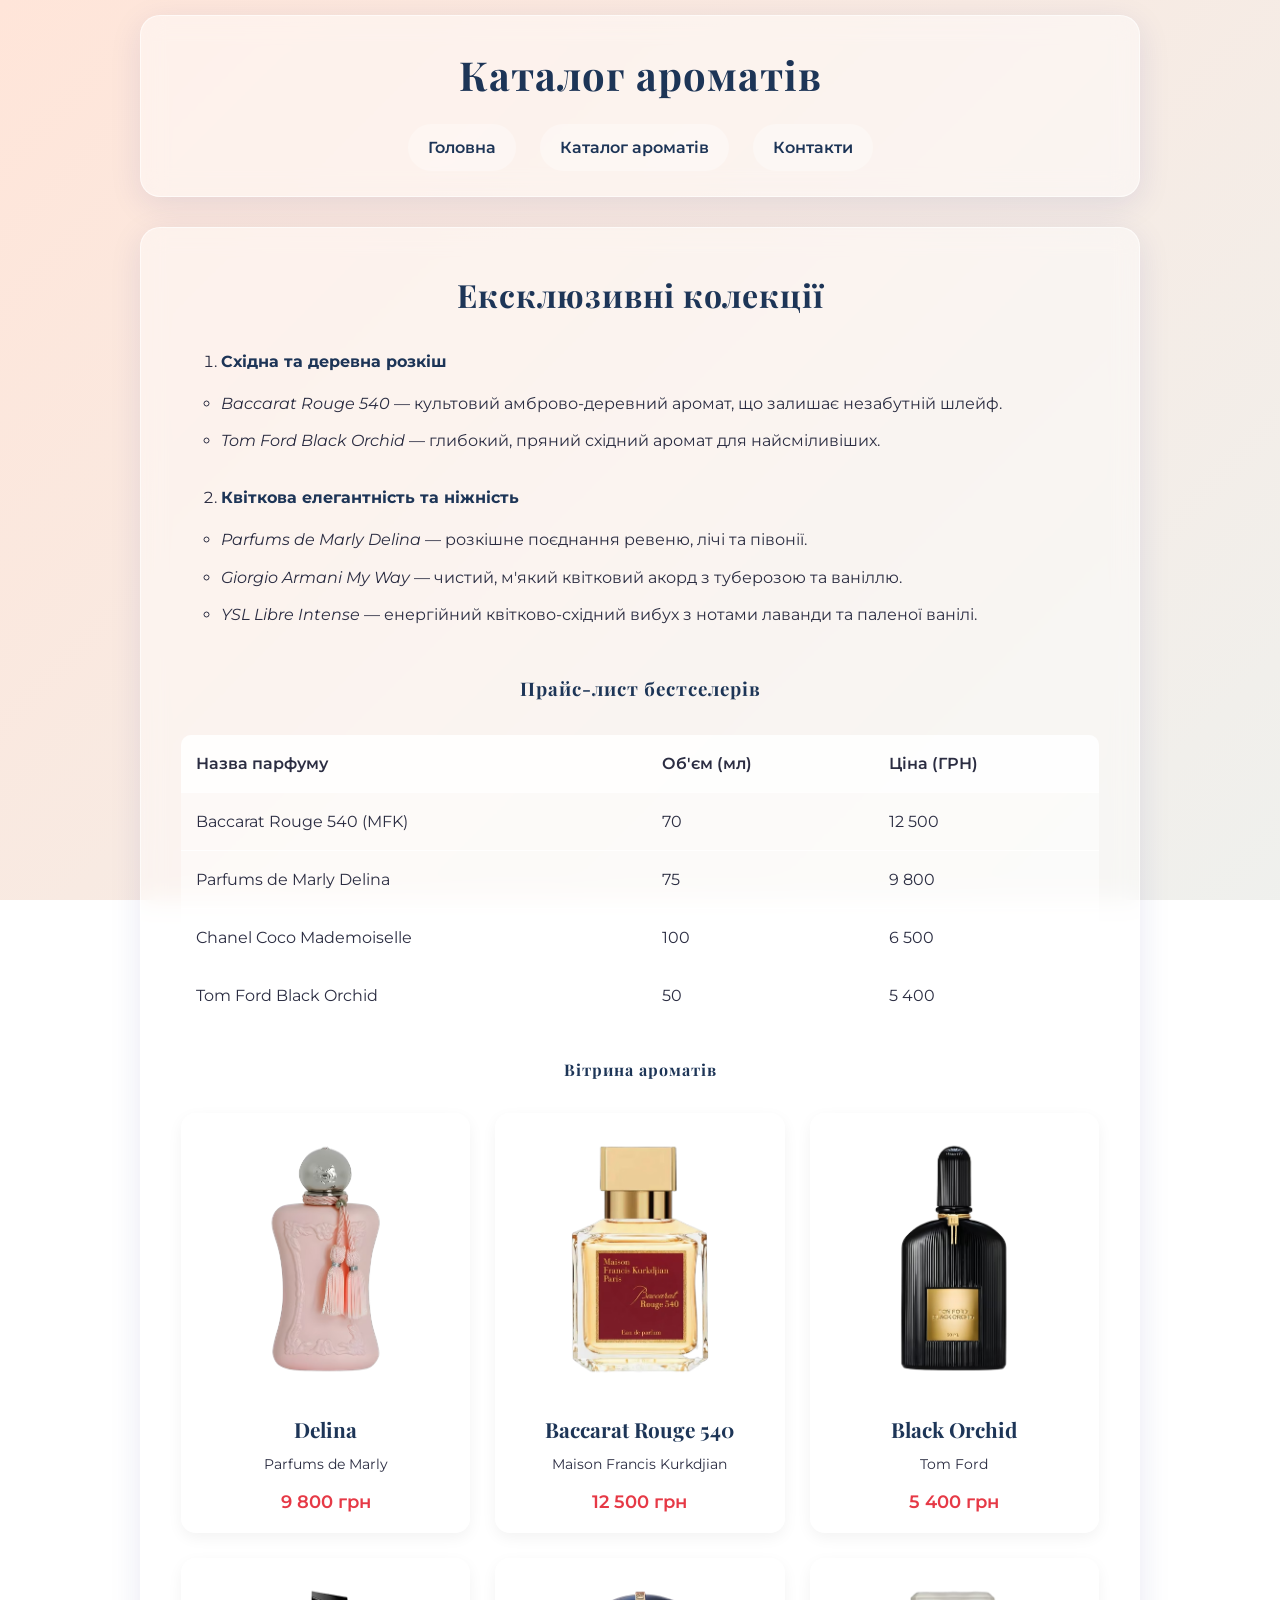
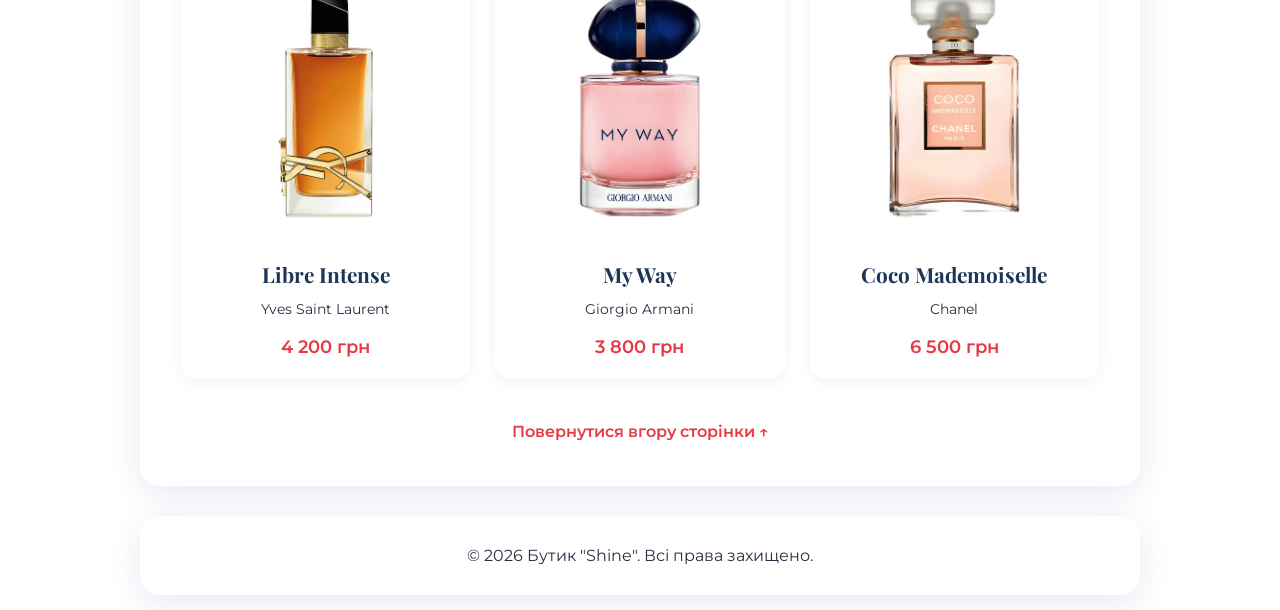
==== catalog.html @ 81f38f48 "Add files via upload" ====
<!DOCTYPE html>
<html lang="uk">
<head>
    <meta charset="UTF-8">
    <title>Каталог | Бутик "Shine"</title>
    <link href="https://fonts.googleapis.com/css2?family=Montserrat:wght@300;400;600&family=Playfair+Display:ital,wght@0,500;1,500&display=swap" rel="stylesheet">
    <link rel="stylesheet" href="style.css">
</head>
<body>
    <header>
        <h1 id="top">Каталог ароматів</h1>
        <nav>
            <a href="index.html">Головна</a> 
            <a href="catalog.html">Каталог ароматів</a> 
            <a href="contact.html">Контакти</a>
        </nav>
    </header>

    <main>
        <h2>Ексклюзивні колекції</h2>
        
        <ol>
            <li><strong>Східна та деревна розкіш</strong>
                <ul>
                    <li><em>Baccarat Rouge 540</em> — культовий амброво-деревний аромат, що залишає незабутній шлейф.</li>
                    <li><em>Tom Ford Black Orchid</em> — глибокий, пряний східний аромат для найсміливіших.</li>
                </ul>
            </li>
            <li><strong>Квіткова елегантність та ніжність</strong>
                <ul>
                    <li><em>Parfums de Marly Delina</em> — розкішне поєднання ревеню, лічі та півонії.</li>
                    <li><em>Giorgio Armani My Way</em> — чистий, м'який квітковий акорд з туберозою та ваніллю.</li>
                    <li><em>YSL Libre Intense</em> — енергійний квітково-східний вибух з нотами лаванди та паленої ванілі.</li>
                </ul>
            </li>
        </ol>

        <h3>Прайс-лист бестселерів</h3>
        <table>
            <tr>
                <th>Назва парфуму</th>
                <th>Об'єм (мл)</th>
                <th>Ціна (ГРН)</th>
            </tr>
            <tr>
                <td>Baccarat Rouge 540 (MFK)</td>
                <td>70</td>
                <td>12 500</td>
            </tr>
            <tr>
                <td>Parfums de Marly Delina</td>
                <td>75</td>
                <td>9 800</td>
            </tr>
            <tr>
                <td>Chanel Coco Mademoiselle</td>
                <td>100</td>
                <td>6 500</td>
            </tr>
            <tr>
                <td>Tom Ford Black Orchid</td>
                <td>50</td>
                <td>5 400</td>
            </tr>
        </table>

        <h4>Вітрина ароматів</h4>
        
        <div class="product-grid">
            <div class="product-card">
                <img src="img/Delina.avif" alt="Parfums de Marly Delina">
                <h5>Delina</h5>
                <p style="font-size: 0.9rem; margin-bottom: 10px;">Parfums de Marly</p>
                <p class="price">9 800 грн</p>
            </div>
            <div class="product-card">
                <img src="img/baccarat.avif" alt="Baccarat Rouge 540">
                <h5>Baccarat Rouge 540</h5>
                <p style="font-size: 0.9rem; margin-bottom: 10px;">Maison Francis Kurkdjian</p>
                <p class="price">12 500 грн</p>
            </div>
            
            <div class="product-card">
                <img src="img/orchid.avif" alt="Black Orchid">
                <h5>Black Orchid</h5>
                <p style="font-size: 0.9rem; margin-bottom: 10px;">Tom Ford</p>
                <p class="price">5 400 грн</p>
            </div>
            
            <div class="product-card">
                <img src="img/libre.avif" alt="Libre Intense">
                <h5>Libre Intense</h5>
                <p style="font-size: 0.9rem; margin-bottom: 10px;">Yves Saint Laurent</p>
                <p class="price">4 200 грн</p>
            </div>
            
            <div class="product-card">
                <img src="img/myway.avif" alt="My Way">
                <h5>My Way</h5>
                <p style="font-size: 0.9rem; margin-bottom: 10px;">Giorgio Armani</p>
                <p class="price">3 800 грн</p>
            </div>
            
            <div class="product-card">
                <img src="img/coco.avif" alt="Coco Mademoiselle">
                <h5>Coco Mademoiselle</h5>
                <p style="font-size: 0.9rem; margin-bottom: 10px;">Chanel</p>
                <p class="price">6 500 грн</p>
            </div>
        </div>
        
        <a href="#top" class="back-to-top">Повернутися вгору сторінки &uarr;</a>
    </main>

    <footer>
        <p>&copy; 2026 Бутик "Shine". Всі права захищено.</p>
    </footer>
</body>
</html>
---- style.css ----
* {
    box-sizing: border-box;
    margin: 0;
    padding: 0;
}

body {
    font-family: 'Montserrat', sans-serif;
    color: #2b2d42;
    
    /* Анімований градієнтний фон */
    background: linear-gradient(-45deg, #e0fbfc, #f8edeb, #eaf4f4, #ffe5d9);
    background-size: 400% 400%;
    animation: gradientBG 15s ease infinite;
    background-attachment: fixed;
    line-height: 1.7;
}

@keyframes gradientBG {
    0% { background-position: 0% 50%; }
    50% { background-position: 100% 50%; }
    100% { background-position: 0% 50%; }
}

/* текст та шрифти тд */
h1, h2, h3, h4 {
    font-family: 'Playfair Display', serif;
    color: #1d3557;
    text-align: center;
    letter-spacing: 1px;
}

h1 { font-size: 2.5rem; margin-bottom: 10px; }
h2 { font-size: 2rem; margin-bottom: 20px; }
h3 { margin-bottom: 15px; }

.calligraphy-text {
    font-family: 'Marck Script', cursive;
    font-size: 1.6rem; 
    color: #1d3557;
    line-height: 1.5;
    text-align: center; 
    margin-bottom: 20px;
}

/* матове скло */
main, header, footer, aside, .form-section {
    background: rgba(255, 255, 255, 0.45);
    backdrop-filter: blur(12px);
    -webkit-backdrop-filter: blur(12px);
    border: 1px solid rgba(255, 255, 255, 0.6);
    box-shadow: 0 8px 32px 0 rgba(31, 38, 135, 0.1);
}

header, footer {
    text-align: center;
    padding: 25px;
    margin: 15px auto;
    max-width: 1000px;
    border-radius: 20px;
}

main {
    max-width: 1000px;
    margin: 30px auto;
    padding: 40px;
    border-radius: 20px;
}

/*  навігація (Меню) */
nav { margin-top: 15px; }

nav a {
    color: #1d3557;
    text-decoration: none;
    font-weight: 600;
    margin: 0 10px;
    padding: 10px 20px;
    border-radius: 30px;
    transition: all 0.4s ease;
    background: rgba(255, 255, 255, 0.3);
    display: inline-block;
}

nav a:hover {
    background: rgba(255, 255, 255, 0.9);
    color: #e63946;
    box-shadow: 0 4px 15px rgba(230, 57, 70, 0.2);
    transform: translateY(-2px);
}

/* зображення*/
.product-img {
    display: block;
    margin: 30px auto;
    border-radius: 15px;
    box-shadow: 0 10px 25px rgba(0,0,0,0.15);
    transition: transform 0.5s ease, opacity 0.5s ease;
}

.product-img:hover {
    transform: scale(1.05);
    opacity: 0.9;
}

.media-container {
    display: flex;
    flex-direction: column;
    align-items: center;
    gap: 20px;
    margin-top: 30px;
}

video {
    border-radius: 15px;
    box-shadow: 0 8px 20px rgba(0,0,0,0.1);
    max-width: 100%;
}

/*табл */
table {
    width: 100%;
    border-collapse: collapse;
    margin: 30px 0;
    background: rgba(255, 255, 255, 0.5);
    border-radius: 10px;
    overflow: hidden;
}

th, td {
    padding: 15px;
    text-align: left;
    border-bottom: 1px solid rgba(255, 255, 255, 0.8);
}

th { background-color: rgba(255, 255, 255, 0.7); font-weight: 600; }
tr:hover { background-color: rgba(255, 255, 255, 0.9); transition: 0.3s; }

/* списки */
ol { margin-left: 20px; margin-bottom: 20px; padding-left: 20px; }
ul { list-style-type: circle; margin-top: 10px; margin-bottom: 15px; }
li { padding: 5px 0; }
strong { color: #1d3557; }

/*кнопки */
form { display: flex; flex-direction: column; gap: 15px; }

label { font-weight: 600; color: #1d3557; }

input {
    padding: 12px 15px;
    border: 1px solid rgba(255, 255, 255, 0.8);
    border-radius: 10px;
    background: rgba(255, 255, 255, 0.6);
    font-family: 'Montserrat', sans-serif;
    transition: 0.3s ease;
    outline: none;
}

input:focus {
    background: rgba(255, 255, 255, 0.9);
    border-color: #a8dadc;
    box-shadow: 0 0 10px rgba(168, 218, 220, 0.5);
}

.submit-btn {
    background: linear-gradient(135deg, #ffb5a7, #fcd5ce);
    color: #1d3557;
    font-weight: 600;
    font-size: 16px;
    border: none;
    cursor: pointer;
    box-shadow: 0 4px 15px rgba(255, 181, 167, 0.4);
    margin-top: 10px;
}

.submit-btn:hover {
    background: linear-gradient(135deg, #fcd5ce, #ffb5a7);
    transform: translateY(-2px);
    box-shadow: 0 6px 20px rgba(255, 181, 167, 0.6);
}

/* контакти */
.contact-layout {
    display: grid;
    grid-template-columns: 2fr 1fr;
    gap: 30px;
}

.form-section { padding: 25px; border-radius: 15px; }

aside {
    border-top: 4px solid #ffb5a7;
    border-radius: 15px;
    padding: 25px;
    text-align: center;
}

.back-to-top {
    display: block;
    text-align: center;
    margin-top: 30px;
    color: #e63946;
    text-decoration: none;
    font-weight: 600;
    transition: 0.3s;
}

.back-to-top:hover {
    letter-spacing: 1px;
}

@keyframes brightSilverFlicker {
    0%, 10%, 11%, 20%, 21%, 50%, 51%, 70%, 71%, 100% {
        color: #000000; 
        text-shadow: 
            0 0 5px #1d037b,
            0 0 10px #5d49f3,
            0 0 20px #001554, 
            0 0 40px #03093d,
            0 0 60px #301f9d, 
            0 0 80px #3771e7;
        opacity: 1;
    }
    
    10.5%, 20.5%, 50.5%, 70.5% {
        color: #070331; 
        text-shadow: none; 
        opacity: 0.5; 
    }
}

.glowing-text {
    animation: brightSilverFlicker 0.1s infinite;
}
/*сітка товару( парфуми)*/
.product-grid {
    display: grid;
    grid-template-columns: repeat(3, 1fr); 
    gap: 25px; 
    margin-top: 30px;
    margin-bottom: 40px;
}

.product-card {
    background: rgba(255, 255, 255, 0.6);
    border: 1px solid rgba(255, 255, 255, 0.8);
    border-radius: 15px;
    padding: 15px;
    text-align: center;
    box-shadow: 0 5px 15px rgba(0,0,0,0.05);
    transition: transform 0.3s ease, box-shadow 0.3s ease;
}

/* картка товару рух*/
.product-card:hover {
    transform: translateY(-8px);
    box-shadow: 0 15px 25px rgba(0,0,0,0.1);
}

.product-card img {
    width: 100%;
    height: 260px; 
    object-fit: contain; 
    border-radius: 10px;
    margin-bottom: 15px;
    padding: 10px; 
    background: rgba(255, 255, 255, 0.4); 
}

.product-card h5 {
    font-family: 'Playfair Display', serif;
    font-size: 1.3rem;
    color: #1d3557;
    margin-bottom: 5px;
}

.product-card .price {
    font-weight: 600;
    color: #e63946;
    font-size: 1.1rem;
}
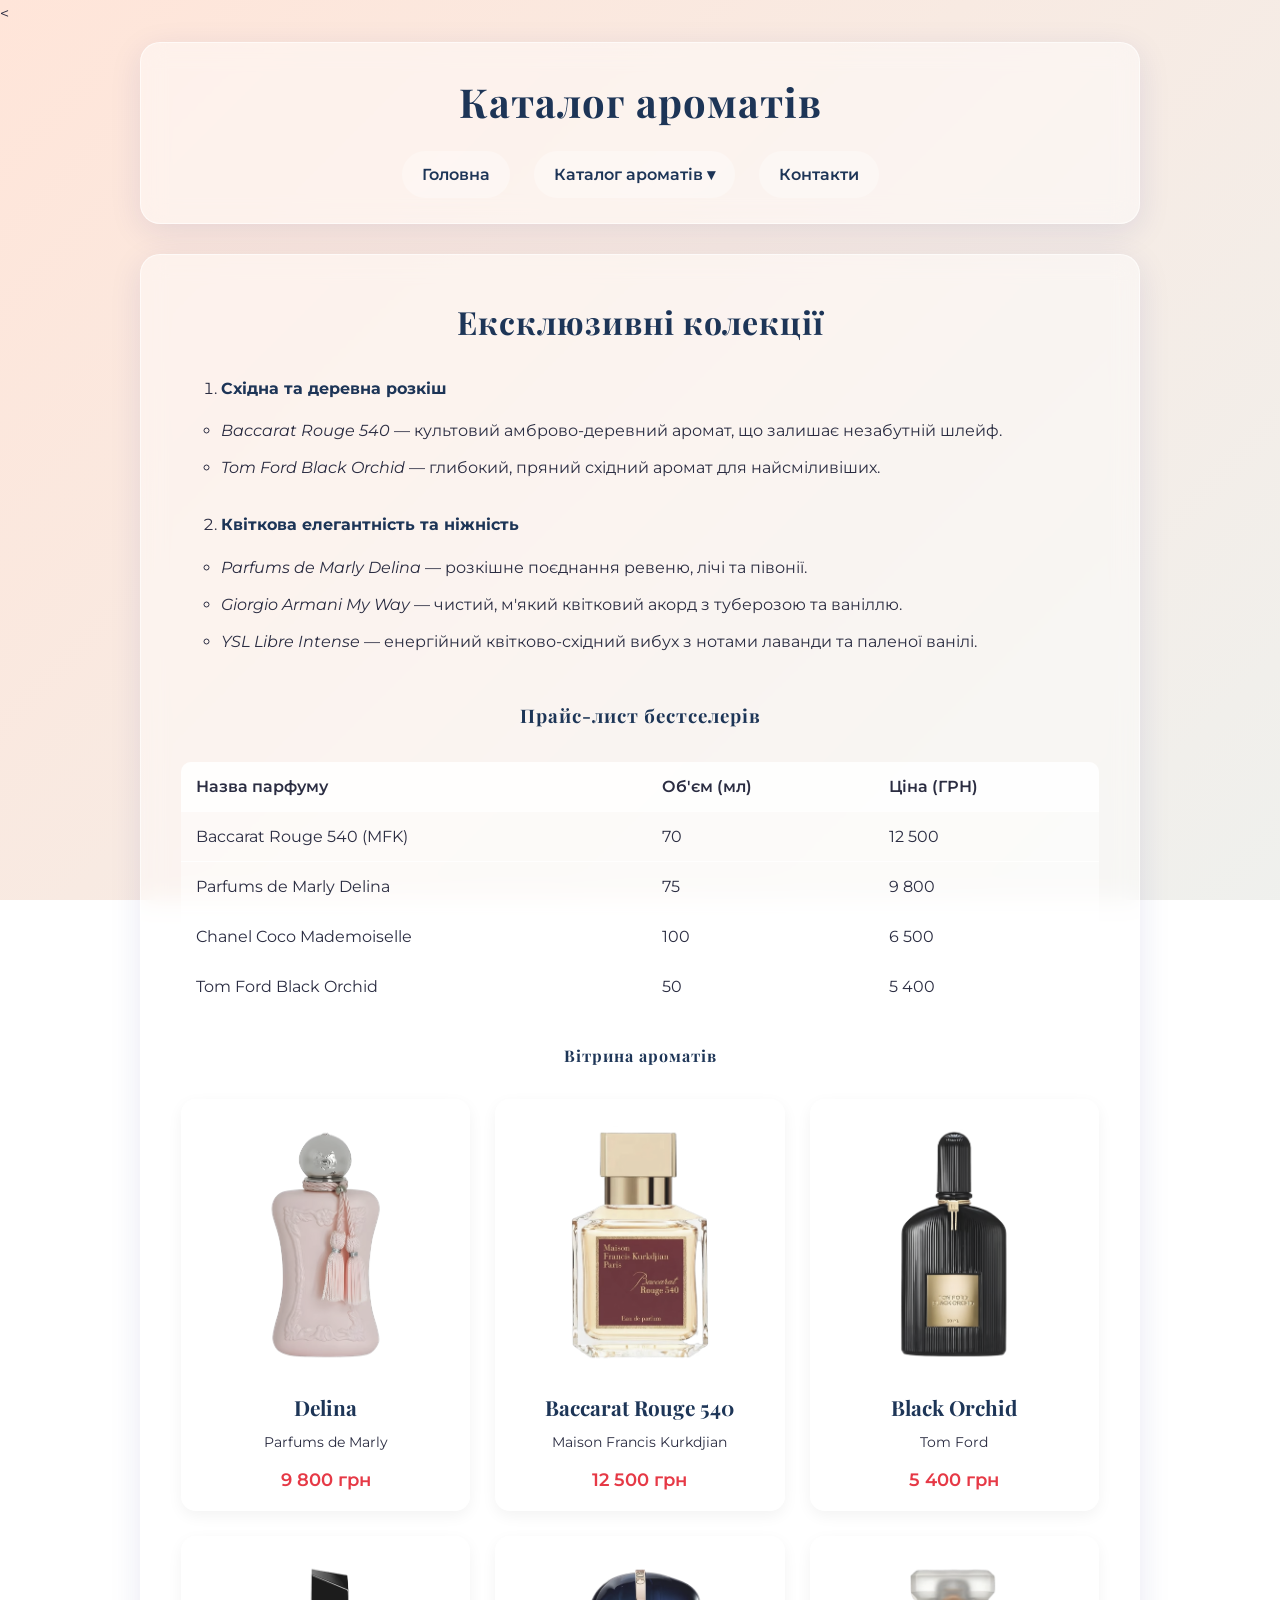
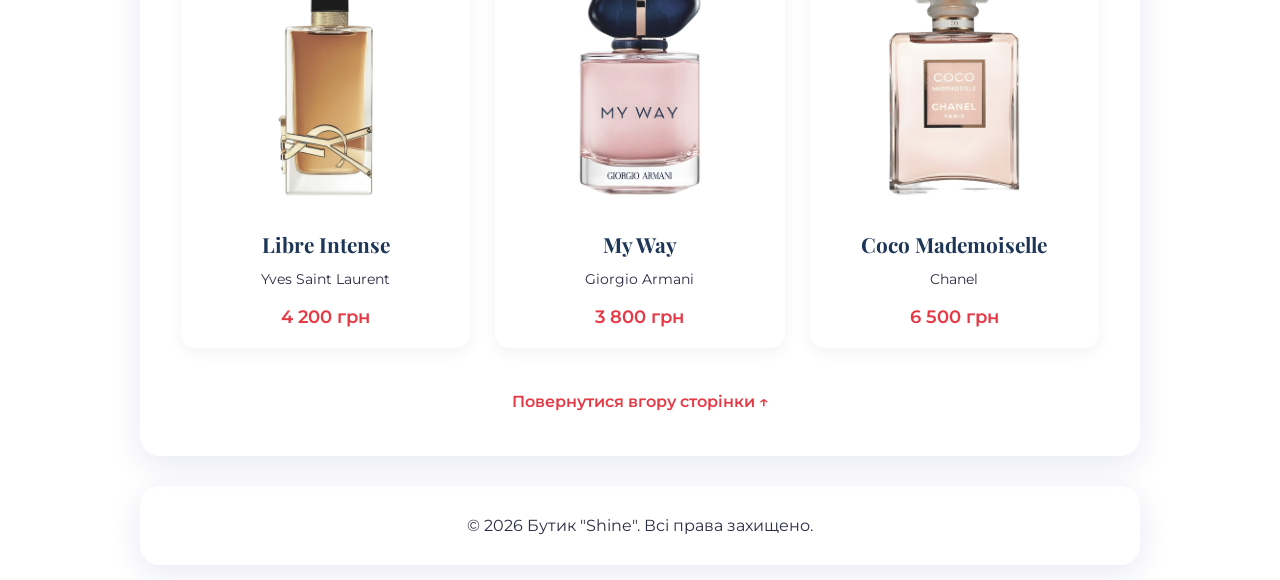
==== commit 4c6169f0: "Фінальні правки Лабораторна 2" ====
--- a/catalog.html
+++ b/catalog.html
@@ -1,119 +1,127 @@
-<!DOCTYPE html>
-<html lang="uk">
-<head>
-    <meta charset="UTF-8">
-    <title>Каталог | Бутик "Shine"</title>
-    <link href="https://fonts.googleapis.com/css2?family=Montserrat:wght@300;400;600&family=Playfair+Display:ital,wght@0,500;1,500&display=swap" rel="stylesheet">
-    <link rel="stylesheet" href="style.css">
-</head>
-<body>
-    <header>
-        <h1 id="top">Каталог ароматів</h1>
-        <nav>
-            <a href="index.html">Головна</a> 
-            <a href="catalog.html">Каталог ароматів</a> 
-            <a href="contact.html">Контакти</a>
-        </nav>
-    </header>
-
-    <main>
-        <h2>Ексклюзивні колекції</h2>
-        
-        <ol>
-            <li><strong>Східна та деревна розкіш</strong>
-                <ul>
-                    <li><em>Baccarat Rouge 540</em> — культовий амброво-деревний аромат, що залишає незабутній шлейф.</li>
-                    <li><em>Tom Ford Black Orchid</em> — глибокий, пряний східний аромат для найсміливіших.</li>
-                </ul>
-            </li>
-            <li><strong>Квіткова елегантність та ніжність</strong>
-                <ul>
-                    <li><em>Parfums de Marly Delina</em> — розкішне поєднання ревеню, лічі та півонії.</li>
-                    <li><em>Giorgio Armani My Way</em> — чистий, м'який квітковий акорд з туберозою та ваніллю.</li>
-                    <li><em>YSL Libre Intense</em> — енергійний квітково-східний вибух з нотами лаванди та паленої ванілі.</li>
-                </ul>
-            </li>
-        </ol>
-
-        <h3>Прайс-лист бестселерів</h3>
-        <table>
-            <tr>
-                <th>Назва парфуму</th>
-                <th>Об'єм (мл)</th>
-                <th>Ціна (ГРН)</th>
-            </tr>
-            <tr>
-                <td>Baccarat Rouge 540 (MFK)</td>
-                <td>70</td>
-                <td>12 500</td>
-            </tr>
-            <tr>
-                <td>Parfums de Marly Delina</td>
-                <td>75</td>
-                <td>9 800</td>
-            </tr>
-            <tr>
-                <td>Chanel Coco Mademoiselle</td>
-                <td>100</td>
-                <td>6 500</td>
-            </tr>
-            <tr>
-                <td>Tom Ford Black Orchid</td>
-                <td>50</td>
-                <td>5 400</td>
-            </tr>
-        </table>
-
-        <h4>Вітрина ароматів</h4>
-        
-        <div class="product-grid">
-            <div class="product-card">
-                <img src="img/Delina.avif" alt="Parfums de Marly Delina">
-                <h5>Delina</h5>
-                <p style="font-size: 0.9rem; margin-bottom: 10px;">Parfums de Marly</p>
-                <p class="price">9 800 грн</p>
-            </div>
-            <div class="product-card">
-                <img src="img/baccarat.avif" alt="Baccarat Rouge 540">
-                <h5>Baccarat Rouge 540</h5>
-                <p style="font-size: 0.9rem; margin-bottom: 10px;">Maison Francis Kurkdjian</p>
-                <p class="price">12 500 грн</p>
-            </div>
-            
-            <div class="product-card">
-                <img src="img/orchid.avif" alt="Black Orchid">
-                <h5>Black Orchid</h5>
-                <p style="font-size: 0.9rem; margin-bottom: 10px;">Tom Ford</p>
-                <p class="price">5 400 грн</p>
-            </div>
-            
-            <div class="product-card">
-                <img src="img/libre.avif" alt="Libre Intense">
-                <h5>Libre Intense</h5>
-                <p style="font-size: 0.9rem; margin-bottom: 10px;">Yves Saint Laurent</p>
-                <p class="price">4 200 грн</p>
-            </div>
-            
-            <div class="product-card">
-                <img src="img/myway.avif" alt="My Way">
-                <h5>My Way</h5>
-                <p style="font-size: 0.9rem; margin-bottom: 10px;">Giorgio Armani</p>
-                <p class="price">3 800 грн</p>
-            </div>
-            
-            <div class="product-card">
-                <img src="img/coco.avif" alt="Coco Mademoiselle">
-                <h5>Coco Mademoiselle</h5>
-                <p style="font-size: 0.9rem; margin-bottom: 10px;">Chanel</p>
-                <p class="price">6 500 грн</p>
-            </div>
-        </div>
-        
-        <a href="#top" class="back-to-top">Повернутися вгору сторінки &uarr;</a>
-    </main>
-
-    <footer>
-        <p>&copy; 2026 Бутик "Shine". Всі права захищено.</p>
-    </footer>
-</body>
+<<!DOCTYPE html>
+<html lang="uk">
+<head>
+    <meta charset="UTF-8">
+    <title>Каталог | Бутик "Shine"</title>
+    <link href="https://fonts.googleapis.com/css2?family=Montserrat:wght@300;400;600&family=Playfair+Display:ital,wght@0,500;1,500&display=swap" rel="stylesheet">
+    <link rel="stylesheet" href="style.css">
+</head>
+<body>
+    <header>
+        <h1 id="top">Каталог ароматів</h1>
+        <nav>
+            <a href="index.html">Головна</a> 
+            <div class="dropdown">
+                <a href="catalog.html">Каталог ароматів &#9662;</a>
+                <div class="dropdown-content">
+                    <a href="catalog.html">Всі аромати</a>
+                    <a href="catalog.html">Східні колекції</a>
+                    <a href="catalog.html">Квіткові колекції</a>
+                </div>
+            </div>
+            <a href="contact.html">Контакти</a>
+        </nav>
+    </header>
+
+    <main>
+        <h2>Ексклюзивні колекції</h2>
+        
+        <ol>
+            <li><strong>Східна та деревна розкіш</strong>
+                <ul>
+                    <li><em>Baccarat Rouge 540</em> — культовий амброво-деревний аромат, що залишає незабутній шлейф.</li>
+                    <li><em>Tom Ford Black Orchid</em> — глибокий, пряний східний аромат для найсміливіших.</li>
+                </ul>
+            </li>
+            <li><strong>Квіткова елегантність та ніжність</strong>
+                <ul>
+                    <li><em>Parfums de Marly Delina</em> — розкішне поєднання ревеню, лічі та півонії.</li>
+                    <li><em>Giorgio Armani My Way</em> — чистий, м'який квітковий акорд з туберозою та ваніллю.</li>
+                    <li><em>YSL Libre Intense</em> — енергійний квітково-східний вибух з нотами лаванди та паленої ванілі.</li>
+                </ul>
+            </li>
+        </ol>
+
+        <h3>Прайс-лист бестселерів</h3>
+        <table>
+            <tr>
+                <th>Назва парфуму</th>
+                <th>Об'єм (мл)</th>
+                <th>Ціна (ГРН)</th>
+            </tr>
+            <tr>
+                <td>Baccarat Rouge 540 (MFK)</td>
+                <td>70</td>
+                <td>12 500</td>
+            </tr>
+            <tr>
+                <td>Parfums de Marly Delina</td>
+                <td>75</td>
+                <td>9 800</td>
+            </tr>
+            <tr>
+                <td>Chanel Coco Mademoiselle</td>
+                <td>100</td>
+                <td>6 500</td>
+            </tr>
+            <tr>
+                <td>Tom Ford Black Orchid</td>
+                <td>50</td>
+                <td>5 400</td>
+            </tr>
+        </table>
+
+        <h4>Вітрина ароматів</h4>
+        
+        <div class="product-grid">
+            <div class="product-card">
+                <img src="img/Delina.avif" alt="Parfums de Marly Delina" class="product-card__image">
+                <h5 class="product-card__title">Delina</h5>
+                <p style="font-size: 0.9rem; margin-bottom: 10px;">Parfums de Marly</p>
+                <p class="product-card__price">9 800 грн</p>
+            </div>
+            
+            <div class="product-card">
+                <img src="img/baccarat.avif" alt="Baccarat Rouge 540" class="product-card__image">
+                <h5 class="product-card__title">Baccarat Rouge 540</h5>
+                <p style="font-size: 0.9rem; margin-bottom: 10px;">Maison Francis Kurkdjian</p>
+                <p class="product-card__price">12 500 грн</p>
+            </div>
+            
+            <div class="product-card">
+                <img src="img/orchid.avif" alt="Black Orchid" class="product-card__image">
+                <h5 class="product-card__title">Black Orchid</h5>
+                <p style="font-size: 0.9rem; margin-bottom: 10px;">Tom Ford</p>
+                <p class="product-card__price">5 400 грн</p>
+            </div>
+            
+            <div class="product-card">
+                <img src="img/libre.avif" alt="Libre Intense" class="product-card__image">
+                <h5 class="product-card__title">Libre Intense</h5>
+                <p style="font-size: 0.9rem; margin-bottom: 10px;">Yves Saint Laurent</p>
+                <p class="product-card__price">4 200 грн</p>
+            </div>
+            
+            <div class="product-card">
+                <img src="img/myway.avif" alt="My Way" class="product-card__image">
+                <h5 class="product-card__title">My Way</h5>
+                <p style="font-size: 0.9rem; margin-bottom: 10px;">Giorgio Armani</p>
+                <p class="product-card__price">3 800 грн</p>
+            </div>
+            
+            <div class="product-card">
+                <img src="img/coco.avif" alt="Coco Mademoiselle" class="product-card__image">
+                <h5 class="product-card__title">Coco Mademoiselle</h5>
+                <p style="font-size: 0.9rem; margin-bottom: 10px;">Chanel</p>
+                <p class="product-card__price">6 500 грн</p>
+            </div>
+        </div>
+        
+        <a href="#top" class="back-to-top">Повернутися вгору сторінки &uarr;</a>
+    </main>
+
+    <footer>
+        <p>&copy; 2026 Бутик "Shine". Всі права захищено.</p>
+    </footer>
+</body>
 </html>
--- a/style.css
+++ b/style.css
@@ -1,282 +1,672 @@
-* {
-    box-sizing: border-box;
-    margin: 0;
-    padding: 0;
-}
-
-body {
-    font-family: 'Montserrat', sans-serif;
-    color: #2b2d42;
-    
-    /* Анімований градієнтний фон */
-    background: linear-gradient(-45deg, #e0fbfc, #f8edeb, #eaf4f4, #ffe5d9);
-    background-size: 400% 400%;
-    animation: gradientBG 15s ease infinite;
-    background-attachment: fixed;
-    line-height: 1.7;
-}
-
-@keyframes gradientBG {
-    0% { background-position: 0% 50%; }
-    50% { background-position: 100% 50%; }
-    100% { background-position: 0% 50%; }
-}
-
-/* текст та шрифти тд */
-h1, h2, h3, h4 {
-    font-family: 'Playfair Display', serif;
-    color: #1d3557;
-    text-align: center;
-    letter-spacing: 1px;
-}
-
-h1 { font-size: 2.5rem; margin-bottom: 10px; }
-h2 { font-size: 2rem; margin-bottom: 20px; }
-h3 { margin-bottom: 15px; }
-
-.calligraphy-text {
-    font-family: 'Marck Script', cursive;
-    font-size: 1.6rem; 
-    color: #1d3557;
-    line-height: 1.5;
-    text-align: center; 
-    margin-bottom: 20px;
-}
-
-/* матове скло */
-main, header, footer, aside, .form-section {
-    background: rgba(255, 255, 255, 0.45);
-    backdrop-filter: blur(12px);
-    -webkit-backdrop-filter: blur(12px);
-    border: 1px solid rgba(255, 255, 255, 0.6);
-    box-shadow: 0 8px 32px 0 rgba(31, 38, 135, 0.1);
-}
-
-header, footer {
-    text-align: center;
-    padding: 25px;
-    margin: 15px auto;
-    max-width: 1000px;
-    border-radius: 20px;
-}
-
-main {
-    max-width: 1000px;
-    margin: 30px auto;
-    padding: 40px;
-    border-radius: 20px;
-}
-
-/*  навігація (Меню) */
-nav { margin-top: 15px; }
-
-nav a {
-    color: #1d3557;
-    text-decoration: none;
-    font-weight: 600;
-    margin: 0 10px;
-    padding: 10px 20px;
-    border-radius: 30px;
-    transition: all 0.4s ease;
-    background: rgba(255, 255, 255, 0.3);
-    display: inline-block;
-}
-
-nav a:hover {
-    background: rgba(255, 255, 255, 0.9);
-    color: #e63946;
-    box-shadow: 0 4px 15px rgba(230, 57, 70, 0.2);
-    transform: translateY(-2px);
-}
-
-/* зображення*/
-.product-img {
-    display: block;
-    margin: 30px auto;
-    border-radius: 15px;
-    box-shadow: 0 10px 25px rgba(0,0,0,0.15);
-    transition: transform 0.5s ease, opacity 0.5s ease;
-}
-
-.product-img:hover {
-    transform: scale(1.05);
-    opacity: 0.9;
-}
-
-.media-container {
-    display: flex;
-    flex-direction: column;
-    align-items: center;
-    gap: 20px;
-    margin-top: 30px;
-}
-
-video {
-    border-radius: 15px;
-    box-shadow: 0 8px 20px rgba(0,0,0,0.1);
-    max-width: 100%;
-}
-
-/*табл */
-table {
-    width: 100%;
-    border-collapse: collapse;
-    margin: 30px 0;
-    background: rgba(255, 255, 255, 0.5);
-    border-radius: 10px;
-    overflow: hidden;
-}
-
-th, td {
-    padding: 15px;
-    text-align: left;
-    border-bottom: 1px solid rgba(255, 255, 255, 0.8);
-}
-
-th { background-color: rgba(255, 255, 255, 0.7); font-weight: 600; }
-tr:hover { background-color: rgba(255, 255, 255, 0.9); transition: 0.3s; }
-
-/* списки */
-ol { margin-left: 20px; margin-bottom: 20px; padding-left: 20px; }
-ul { list-style-type: circle; margin-top: 10px; margin-bottom: 15px; }
-li { padding: 5px 0; }
-strong { color: #1d3557; }
-
-/*кнопки */
-form { display: flex; flex-direction: column; gap: 15px; }
-
-label { font-weight: 600; color: #1d3557; }
-
-input {
-    padding: 12px 15px;
-    border: 1px solid rgba(255, 255, 255, 0.8);
-    border-radius: 10px;
-    background: rgba(255, 255, 255, 0.6);
-    font-family: 'Montserrat', sans-serif;
-    transition: 0.3s ease;
-    outline: none;
-}
-
-input:focus {
-    background: rgba(255, 255, 255, 0.9);
-    border-color: #a8dadc;
-    box-shadow: 0 0 10px rgba(168, 218, 220, 0.5);
-}
-
-.submit-btn {
-    background: linear-gradient(135deg, #ffb5a7, #fcd5ce);
-    color: #1d3557;
-    font-weight: 600;
-    font-size: 16px;
-    border: none;
-    cursor: pointer;
-    box-shadow: 0 4px 15px rgba(255, 181, 167, 0.4);
-    margin-top: 10px;
-}
-
-.submit-btn:hover {
-    background: linear-gradient(135deg, #fcd5ce, #ffb5a7);
-    transform: translateY(-2px);
-    box-shadow: 0 6px 20px rgba(255, 181, 167, 0.6);
-}
-
-/* контакти */
-.contact-layout {
-    display: grid;
-    grid-template-columns: 2fr 1fr;
-    gap: 30px;
-}
-
-.form-section { padding: 25px; border-radius: 15px; }
-
-aside {
-    border-top: 4px solid #ffb5a7;
-    border-radius: 15px;
-    padding: 25px;
-    text-align: center;
-}
-
-.back-to-top {
-    display: block;
-    text-align: center;
-    margin-top: 30px;
-    color: #e63946;
-    text-decoration: none;
-    font-weight: 600;
-    transition: 0.3s;
-}
-
-.back-to-top:hover {
-    letter-spacing: 1px;
-}
-
-@keyframes brightSilverFlicker {
-    0%, 10%, 11%, 20%, 21%, 50%, 51%, 70%, 71%, 100% {
-        color: #000000; 
-        text-shadow: 
-            0 0 5px #1d037b,
-            0 0 10px #5d49f3,
-            0 0 20px #001554, 
-            0 0 40px #03093d,
-            0 0 60px #301f9d, 
-            0 0 80px #3771e7;
-        opacity: 1;
-    }
-    
-    10.5%, 20.5%, 50.5%, 70.5% {
-        color: #070331; 
-        text-shadow: none; 
-        opacity: 0.5; 
-    }
-}
-
-.glowing-text {
-    animation: brightSilverFlicker 0.1s infinite;
-}
-/*сітка товару( парфуми)*/
-.product-grid {
-    display: grid;
-    grid-template-columns: repeat(3, 1fr); 
-    gap: 25px; 
-    margin-top: 30px;
-    margin-bottom: 40px;
-}
-
-.product-card {
-    background: rgba(255, 255, 255, 0.6);
-    border: 1px solid rgba(255, 255, 255, 0.8);
-    border-radius: 15px;
-    padding: 15px;
-    text-align: center;
-    box-shadow: 0 5px 15px rgba(0,0,0,0.05);
-    transition: transform 0.3s ease, box-shadow 0.3s ease;
-}
-
-/* картка товару рух*/
-.product-card:hover {
-    transform: translateY(-8px);
-    box-shadow: 0 15px 25px rgba(0,0,0,0.1);
-}
-
-.product-card img {
-    width: 100%;
-    height: 260px; 
-    object-fit: contain; 
-    border-radius: 10px;
-    margin-bottom: 15px;
-    padding: 10px; 
-    background: rgba(255, 255, 255, 0.4); 
-}
-
-.product-card h5 {
-    font-family: 'Playfair Display', serif;
-    font-size: 1.3rem;
-    color: #1d3557;
-    margin-bottom: 5px;
-}
-
-.product-card .price {
-    font-weight: 600;
-    color: #e63946;
-    font-size: 1.1rem;
+* {
+    box-sizing: border-box;
+    margin: 0;
+    padding: 0;
+}
+
+body {
+    font-family: 'Montserrat', sans-serif;
+    color: #2b2d42;
+    background: linear-gradient(-45deg, #e0fbfc, #f8edeb, #eaf4f4, #ffe5d9);
+    background-size: 400% 400%;
+    animation: gradientBG 15s ease infinite;
+    background-attachment: fixed;
+    line-height: 1.7;
+}
+
+@keyframes gradientBG {
+    0% { background-position: 0% 50%; }
+    50% { background-position: 100% 50%; }
+    100% { background-position: 0% 50%; }
+}
+
+h1, h2, h3, h4 {
+    font-family: 'Playfair Display', serif;
+    color: #1d3557;
+    text-align: center;
+    letter-spacing: 1px;
+}
+
+h1 { font-size: 2.5rem; margin-bottom: 10px; }
+h2 { font-size: 2rem; margin-bottom: 20px; }
+h3 { margin-bottom: 15px; }
+
+.calligraphy-text {
+    font-family: 'Marck Script', cursive;
+    font-size: 1.6rem; 
+    color: #1d3557;
+    line-height: 1.5;
+    text-align: center; 
+    margin-bottom: 20px;
+}
+
+main, header, footer, aside, .form-section {
+    background: rgba(255, 255, 255, 0.45);
+    backdrop-filter: blur(12px);
+    -webkit-backdrop-filter: blur(12px);
+    border: 1px solid rgba(255, 255, 255, 0.6);
+    box-shadow: 0 8px 32px 0 rgba(31, 38, 135, 0.1);
+}
+
+header, footer {
+    text-align: center;
+    padding: 25px;
+    margin: 15px auto;
+    max-width: 1000px;
+    border-radius: 20px;
+}
+
+main {
+    max-width: 1000px;
+    margin: 30px auto;
+    padding: 40px;
+    border-radius: 20px;
+}
+
+/* Навігація */
+nav { margin-top: 15px; }
+
+nav a {
+    color: #1d3557;
+    text-decoration: none;
+    font-weight: 600;
+    margin: 0 10px;
+    padding: 10px 20px;
+    border-radius: 30px;
+    transition: all 0.4s ease;
+    background: rgba(255, 255, 255, 0.3);
+    display: inline-block;
+}
+
+nav a:hover {
+    background: rgba(255, 255, 255, 0.9);
+    color: #e63946;
+    box-shadow: 0 4px 15px rgba(230, 57, 70, 0.2);
+    transform: translateY(-2px);
+}
+
+/* Випадаюче меню */
+.dropdown {
+    display: inline-block;
+    position: relative;
+}
+
+.dropdown-content {
+    display: none;
+    position: absolute;
+    background: rgba(255, 255, 255, 0.85); 
+    backdrop-filter: blur(10px);
+    min-width: 180px;
+    box-shadow: 0px 8px 16px 0px rgba(0,0,0,0.1);
+    border-radius: 15px;
+    z-index: 1;
+    top: 100%;
+    left: 50%;
+    transform: translateX(-50%); 
+    padding: 10px 0;
+}
+
+nav .dropdown-content a {
+    display: block;
+    margin: 5px 15px;
+    padding: 10px;
+    font-size: 0.9rem;
+    background: transparent;
+}
+
+nav .dropdown-content a:hover {
+    background: rgba(255, 255, 255, 0.9);
+    color: #e63946;
+    transform: translateX(5px);
+    box-shadow: none;
+}
+.dropdown:hover .dropdown-content {
+    display: block;
+}
+
+/* Зображення та відео */
+.product-img {
+    display: block;
+    margin: 30px auto;
+    border-radius: 15px;
+    box-shadow: 0 10px 25px rgba(0,0,0,0.15);
+    transition: transform 0.5s ease, opacity 0.5s ease;
+}
+
+.product-img:hover {
+    transform: scale(1.05);
+    opacity: 0.9;
+}
+
+.media-container {
+    display: flex;
+    flex-direction: column;
+    align-items: center;
+    gap: 20px;
+    margin-top: 30px;
+}
+
+video {
+    border-radius: 15px;
+    box-shadow: 0 8px 20px rgba(0,0,0,0.1);
+    max-width: 100%;
+}
+
+/* Таблиця */
+table {
+    width: 100%;
+    border-collapse: collapse;
+    margin: 30px 0;
+    background: rgba(255, 255, 255, 0.5);
+    border-radius: 10px;
+    overflow: hidden;
+}
+
+th, td {
+    padding: 15px;
+    text-align: left;
+    border-bottom: 1px solid rgba(255, 255, 255, 0.8);
+}
+
+th { background-color: rgba(255, 255, 255, 0.7); font-weight: 600; }
+tr:hover { background-color: rgba(255, 255, 255, 0.9); transition: 0.3s; }
+
+/* Списки */
+ol { margin-left: 20px; margin-bottom: 20px; padding-left: 20px; }
+ul { list-style-type: circle; margin-top: 10px; margin-bottom: 15px; }
+li { padding: 5px 0; }
+strong { color: #1d3557; }
+
+/* --- БЕМ: Форма контактів --- */
+.contact-form { 
+    display: flex; 
+    flex-direction: column; 
+    gap: 15px; 
+}
+
+.contact-form__label { 
+    font-weight: 600; 
+    color: #1d3557; 
+}
+
+.contact-form__input {
+    padding: 12px 15px;
+    border: 1px solid rgba(255, 255, 255, 0.8);
+    border-radius: 10px;
+    background: rgba(255, 255, 255, 0.6);
+    font-family: 'Montserrat', sans-serif;
+    transition: 0.3s ease;
+    outline: none;
+}
+
+.contact-form__input:focus {
+    background: rgba(255, 255, 255, 0.9);
+    border-color: #a8dadc;
+    box-shadow: 0 0 10px rgba(168, 218, 220, 0.5);
+}
+
+.contact-form__submit {
+    background: linear-gradient(135deg, #ffb5a7, #fcd5ce);
+    color: #1d3557;
+    font-weight: 600;
+    font-size: 16px;
+    border: none;
+    cursor: pointer;
+    box-shadow: 0 4px 15px rgba(255, 181, 167, 0.4);
+    margin-top: 10px;
+    padding: 12px 15px;
+    border-radius: 10px;
+    transition: 0.3s ease;
+}
+
+.contact-form__submit:hover {
+    background: linear-gradient(135deg, #fcd5ce, #ffb5a7);
+    transform: translateY(-2px);
+    box-shadow: 0 6px 20px rgba(255, 181, 167, 0.6);
+}
+
+/* --- БЕМ: Контакти (CSS Grid) --- */
+.contact-layout {
+    display: grid;
+    grid-template-columns: 2fr 1fr;
+    gap: 30px;
+}
+
+.form-section { 
+    padding: 25px; 
+    border-radius: 15px; 
+}
+
+.contact-info {
+    border-top: 4px solid #ffb5a7;
+    border-radius: 15px;
+    padding: 25px;
+    text-align: center;
+}
+
+.contact-info__title {
+    margin-bottom: 15px;
+}
+
+.contact-info__text {
+    margin-bottom: 10px;
+}
+
+.back-to-top {
+    display: block;
+    text-align: center;
+    margin-top: 30px;
+    color: #e63946;
+    text-decoration: none;
+    font-weight: 600;
+    transition: 0.3s;
+}
+
+.back-to-top:hover {
+    letter-spacing: 1px;
+}
+
+@keyframes brightSilverFlicker {
+    0%, 10%, 11%, 20%, 21%, 50%, 51%, 70%, 71%, 100% {
+        color: #000000; 
+        text-shadow: 
+            0 0 5px #1d037b,
+            0 0 10px #5d49f3,
+            0 0 20px #001554, 
+            0 0 40px #03093d,
+            0 0 60px #301f9d, 
+            0 0 80px #3771e7;
+        opacity: 1;
+    }
+    
+    10.5%, 20.5%, 50.5%, 70.5% {
+        color: #070331; 
+        text-shadow: none; 
+        opacity: 0.5; 
+    }
+}
+
+.glowing-text {
+    animation: brightSilverFlicker 0.1s infinite;
+}
+
+/* --- ВІТРИНА ПАРФУМІВ (CSS Grid) --- */
+.product-grid {
+    display: grid;
+    grid-template-columns: repeat(3, 1fr); 
+    gap: 25px; 
+    margin-top: 30px;
+    margin-bottom: 40px;
+}
+
+/* --- БЕМ: Блок Картка товару --- */
+/* --- БЕМ: Блок Картка товару --- */
+.product-card {
+    background: rgba(255, 255, 255, 0.6);
+    border: 1px solid rgba(255, 255, 255, 0.8);
+    border-radius: 15px;
+    padding: 15px;
+    text-align: center;
+    box-shadow: 0 5px 15px rgba(0,0,0,0.05);
+    transition: transform 0.3s ease, box-shadow 0.3s ease;
+}
+
+.product-card:hover {
+    transform: translateY(-8px);
+    box-shadow: 0 15px 25px rgba(0,0,0,0.1);
+}
+
+/* --- БЕМ: Елементи картки --- */
+.product-card__image {
+    width: 100%;
+    height: 260px; 
+    object-fit: contain; 
+    border-radius: 10px;
+    margin-bottom: 15px;
+    padding: 10px; 
+    background: rgba(255, 255, 255, 0.4); 
+    
+    /* Додаємо плавний перехід і початкову приглушеність кольорів */
+    transition: all 0.5s ease;
+    filter: saturate(60%) opacity(0.9); 
+}
+
+/* Коли наводимо мишку на картку - картинка оживає! */
+.product-card:hover .product-card__image {
+    transform: scale(1.1); /* Збільшується */
+    filter: saturate(180%) brightness(1.1) opacity(1); /* Наливається кольором і яскравістю */
+}
+
+.product-card__title {
+    font-family: 'Playfair Display', serif;
+    font-size: 1.3rem;
+    color: #1d3557;
+    margin-bottom: 5px;
+}
+
+.product-card__price {
+    font-weight: 600;
+    color: #e63946;
+    font-size: 1.1rem;
+}
+/* --- СЕНДВІЧ-МЕНЮ ДЛЯ МОБІЛЬНИХ (Блок 3. Завдання 1) --- */
+.burger-checkbox, .burger-label { display: none; }
+
+@media screen and (max-width: 768px) {
+    .burger-label {
+        display: block;
+        font-size: 35px;
+        color: #1d3557;
+        cursor: pointer;
+        text-align: center;
+        margin-top: 10px;
+    }
+    .main-nav {
+        display: none; 
+        flex-direction: column;
+        background: rgba(255, 255, 255, 0.9);
+        border-radius: 15px;
+        padding: 10px;
+    }
+    .burger-checkbox:checked ~ .main-nav { display: flex; }
+}
+
+/* --- БЛОК ПЕРЕВАГ (Grid + БЕМ) --- */
+.features { margin-top: 50px; padding: 20px; }
+.features__title { margin-bottom: 30px; }
+
+.features__grid {
+    display: grid;
+    grid-template-columns: repeat(auto-fit, minmax(250px, 1fr));
+    gap: 20px;
+}
+
+.features__item {
+    background: rgba(255, 255, 255, 0.4);
+    border: 1px solid rgba(255, 255, 255, 0.6);
+    padding: 25px;
+    border-radius: 15px;
+    text-align: center;
+    box-shadow: 0 4px 15px rgba(0,0,0,0.05);
+}
+
+.features__item_highlighted {
+    background: linear-gradient(135deg, rgba(255, 181, 167, 0.3), rgba(252, 213, 206, 0.5));
+    border-color: #ffb5a7;
+    transform: translateY(-5px);
+}
+/* =======================================================
+   БЛОК 2. ЗАВДАННЯ 1: Макет сторінки на CSS Grid Layout
+   ======================================================= */
+.about-layout {
+    display: grid;
+    /* Визначаємо зони: шапка зверху, зліва сайдбар, справа контент, знизу футер */
+    grid-template-areas:
+        "header header"
+        "sidebar content"
+        "footer footer";
+    grid-template-columns: 1fr 3fr; /* Сайдбар займає 1 частину, контент - 3 частини */
+    gap: 20px;
+    max-width: 1000px;
+    margin: 30px auto;
+}
+
+.about-layout__header { grid-area: header; background: rgba(255,255,255,0.6); padding: 20px; border-radius: 15px; text-align: center; }
+.about-layout__sidebar { grid-area: sidebar; background: rgba(255,255,255,0.6); padding: 20px; border-radius: 15px; }
+.about-layout__content { grid-area: content; background: rgba(255,255,255,0.6); padding: 20px; border-radius: 15px; }
+.about-layout__footer { grid-area: footer; background: rgba(255,255,255,0.6); padding: 20px; border-radius: 15px; text-align: center; }
+
+/* =======================================================
+   БЛОК 2. ЗАВДАННЯ 2: Мобільні пристрої з різною орієнтацією
+   ======================================================= */
+
+/* Для вертикальної (портретної) орієнтації телефону */
+@media screen and (max-width: 768px) and (orientation: portrait) {
+    .about-layout {
+        /* Перебудовуємо зони в одну колонку одна під одною */
+        grid-template-areas:
+            "header"
+            "content"
+            "sidebar"
+            "footer";
+        grid-template-columns: 1fr;
+    }
+}
+
+/* Для горизонтальної (альбомної/ландшафтної) орієнтації телефону */
+@media screen and (max-height: 500px) and (orientation: landscape) {
+    .about-layout {
+        /* Залишаємо дві колонки, але змінюємо пропорцію для зручного читання */
+        grid-template-areas:
+            "header header"
+            "sidebar content"
+            "footer footer";
+        grid-template-columns: 1fr 2fr;
+    }
+    .promo-blob {
+        display: none; /* Ховаємо плаваючу кнопку, щоб не заважала на вузькому екрані */
+    }
+}
+
+/* =======================================================
+   БЛОК 2. ЗАВДАННЯ 3: Fixed елемент, який деформується
+   ======================================================= */
+.promo-blob {
+    position: fixed;
+    bottom: 30px;
+    right: 30px;
+    width: 100px;
+    height: 100px;
+    background: linear-gradient(135deg, #e63946, #ffb5a7);
+    color: white;
+    display: flex;
+    align-items: center;
+    justify-content: center;
+    text-align: center;
+    font-weight: bold;
+    border-radius: 50%; /* Спочатку це ідеальне коло */
+    box-shadow: 0 10px 20px rgba(230, 57, 70, 0.4);
+    cursor: pointer;
+    transition: all 0.6s cubic-bezier(0.68, -0.55, 0.265, 1.55); /* Плавна анімація з ефектом "пружинки" */
+    z-index: 1000;
+}
+
+/* Деформація при наведенні мишкою */
+.promo-blob:hover {
+    transform: scale(1.15) rotate(15deg); /* Збільшується і повертається */
+    /* Складна деформація: з кола перетворюється на абстрактну краплю */
+    border-radius: 30% 70% 70% 30% / 30% 30% 70% 70%; 
+    background: linear-gradient(135deg, #ffb5a7, #e63946);
+}
+/* =======================================================
+   БЛОК 3. ЗАВДАННЯ 3: Хлібні крихти (Breadcrumbs)
+   ======================================================= */
+.breadcrumbs {
+    list-style: none;
+    display: flex;
+    flex-wrap: wrap;
+    background: rgba(255, 255, 255, 0.6);
+    padding: 12px 25px;
+    border-radius: 30px;
+    box-shadow: 0 4px 10px rgba(0,0,0,0.03);
+    margin-bottom: 30px;
+    border: 1px solid rgba(255, 255, 255, 0.8);
+}
+
+.breadcrumbs li {
+    display: flex;
+    align-items: center;
+    font-size: 0.95rem;
+}
+
+.breadcrumbs li a {
+    color: #1d3557;
+    text-decoration: none;
+    font-weight: 600;
+    transition: color 0.3s ease;
+}
+
+.breadcrumbs li a:hover {
+    color: #e63946;
+}
+
+.breadcrumbs__current {
+    color: #e63946; /* Активна сторінка виділена кольором */
+}
+
+/* Стилізований розділювач між посиланнями */
+.breadcrumbs li + li::before {
+    content: "❯"; 
+    margin: 0 12px;
+    color: #ffb5a7;
+    font-size: 0.8rem;
+}
+
+/* Хак для коректного відображення у старих браузерах (IE8), як того вимагає методичка */
+@media screen\0 {
+   .breadcrumbs li + li:before { content: ">"; }
+}
+/* =======================================================
+   БЛОК 3. ЗАВДАННЯ 9: Акордеон без JavaScript
+   ======================================================= */
+.accordion {
+    width: 100%;
+    border-radius: 15px;
+    overflow: hidden;
+    box-shadow: 0 10px 25px rgba(0,0,0,0.05);
+    background: rgba(255, 255, 255, 0.4);
+    border: 1px solid rgba(255, 255, 255, 0.6);
+}
+
+.accordion__item {
+    border-bottom: 1px solid rgba(29, 53, 87, 0.1);
+}
+
+.accordion__item:last-child {
+    border-bottom: none;
+}
+
+/* Ховаємо системні чекбокси — вони будуть працювати невидимо */
+.accordion__input {
+    display: none;
+}
+
+/* Стилізуємо самі питання */
+.accordion__label {
+    display: block;
+    padding: 20px 25px;
+    cursor: pointer;
+    font-weight: 600;
+    color: #1d3557;
+    background: rgba(255, 255, 255, 0.5);
+    transition: background 0.3s ease, color 0.3s ease;
+    position: relative;
+}
+
+/* Плюсик справа */
+.accordion__label::after {
+    content: '+';
+    position: absolute;
+    right: 25px;
+    font-size: 1.5rem;
+    color: #e63946;
+    transition: transform 0.4s ease;
+}
+
+/* Зміна кольору питання, коли воно відкрите */
+.accordion__input:checked + .accordion__label {
+    background: linear-gradient(135deg, rgba(255, 181, 167, 0.4), rgba(252, 213, 206, 0.6));
+    color: #e63946;
+}
+
+/* Плюсик перетворюється на мінус і крутиться */
+.accordion__input:checked + .accordion__label::after {
+    content: '−';
+    transform: rotate(180deg);
+}
+
+/* Прихований контент з відповіддю */
+.accordion__content {
+    max-height: 0; /* Висота 0 - текст невидимий */
+    overflow: hidden;
+    transition: max-height 0.5s ease-in-out, padding 0.5s ease-in-out;
+    background: rgba(255, 255, 255, 0.2);
+}
+
+.accordion__content p {
+    margin: 0;
+    padding: 0 25px;
+    opacity: 0;
+    transition: opacity 0.5s ease-in-out;
+}
+
+/* МАГІЯ: Коли чекбокс натиснутий (:checked), блок під ним розкривається */
+.accordion__input:checked ~ .accordion__content {
+    max-height: 300px; /* Відкриваємо висоту */
+    padding: 20px 0;
+}
+
+.accordion__input:checked ~ .accordion__content p {
+    opacity: 1; /* Текст плавно з'являється */
+}
+/* =======================================================
+   БЛОК 3. ЗАВДАННЯ 5: Стилізовані чекбокси (Custom Checkbox)
+   ======================================================= */
+.contact-form__checkbox-group {
+    display: flex;
+    align-items: center;
+    gap: 12px;
+    margin: 10px 0;
+}
+
+/* Ховаємо оригінальний чекбокс */
+.custom-checkbox {
+    position: absolute;
+    z-index: -1;
+    opacity: 0;
+}
+
+/* Стилізуємо напис та створюємо нову «коробочку» через ::before */
+.custom-checkbox__label {
+    display: inline-flex;
+    align-items: center;
+    cursor: pointer;
+    font-size: 0.9rem;
+    color: #1d3557;
+    user-select: none;
+}
+
+.custom-checkbox__label::before {
+    content: '';
+    display: inline-block;
+    width: 20px;
+    height: 20px;
+    flex-shrink: 0;
+    flex-grow: 0;
+    border: 2px solid #ffb5a7; /* Твій фірмовий колір */
+    border-radius: 6px;
+    margin-right: 12px;
+    background-repeat: no-repeat;
+    background-position: center center;
+    background-size: 50% 50%;
+    transition: all 0.3s ease;
+    background-color: rgba(255, 255, 255, 0.5);
+}
+
+/* Стан, коли чекбокс натиснутий */
+.custom-checkbox:checked + .custom-checkbox__label::before {
+    background-color: #ffb5a7;
+    background-image: url("data:image/svg+xml,%3csvg xmlns='http://www.w3.org/2000/svg' viewBox='0 0 8 8'%3e%3cpath fill='%23fff' d='M6.564.75l-3.59 3.612-1.538-1.55L0 4.26 2.974 7.25 8 2.193z'/%3e%3c/svg%3e");
+    box-shadow: 0 4px 10px rgba(255, 181, 167, 0.4);
+}
+
+/* Ефект при наведенні */
+.custom-checkbox:not(:checked):not(:disabled) + .custom-checkbox__label:hover::before {
+    border-color: #e63946;
+    background-color: rgba(255, 255, 255, 0.9);
+}
+
+/* Фокус для доступності (клавіатура) */
+.custom-checkbox:focus + .custom-checkbox__label::before {
+    box-shadow: 0 0 0 3px rgba(168, 218, 220, 0.5);
 }
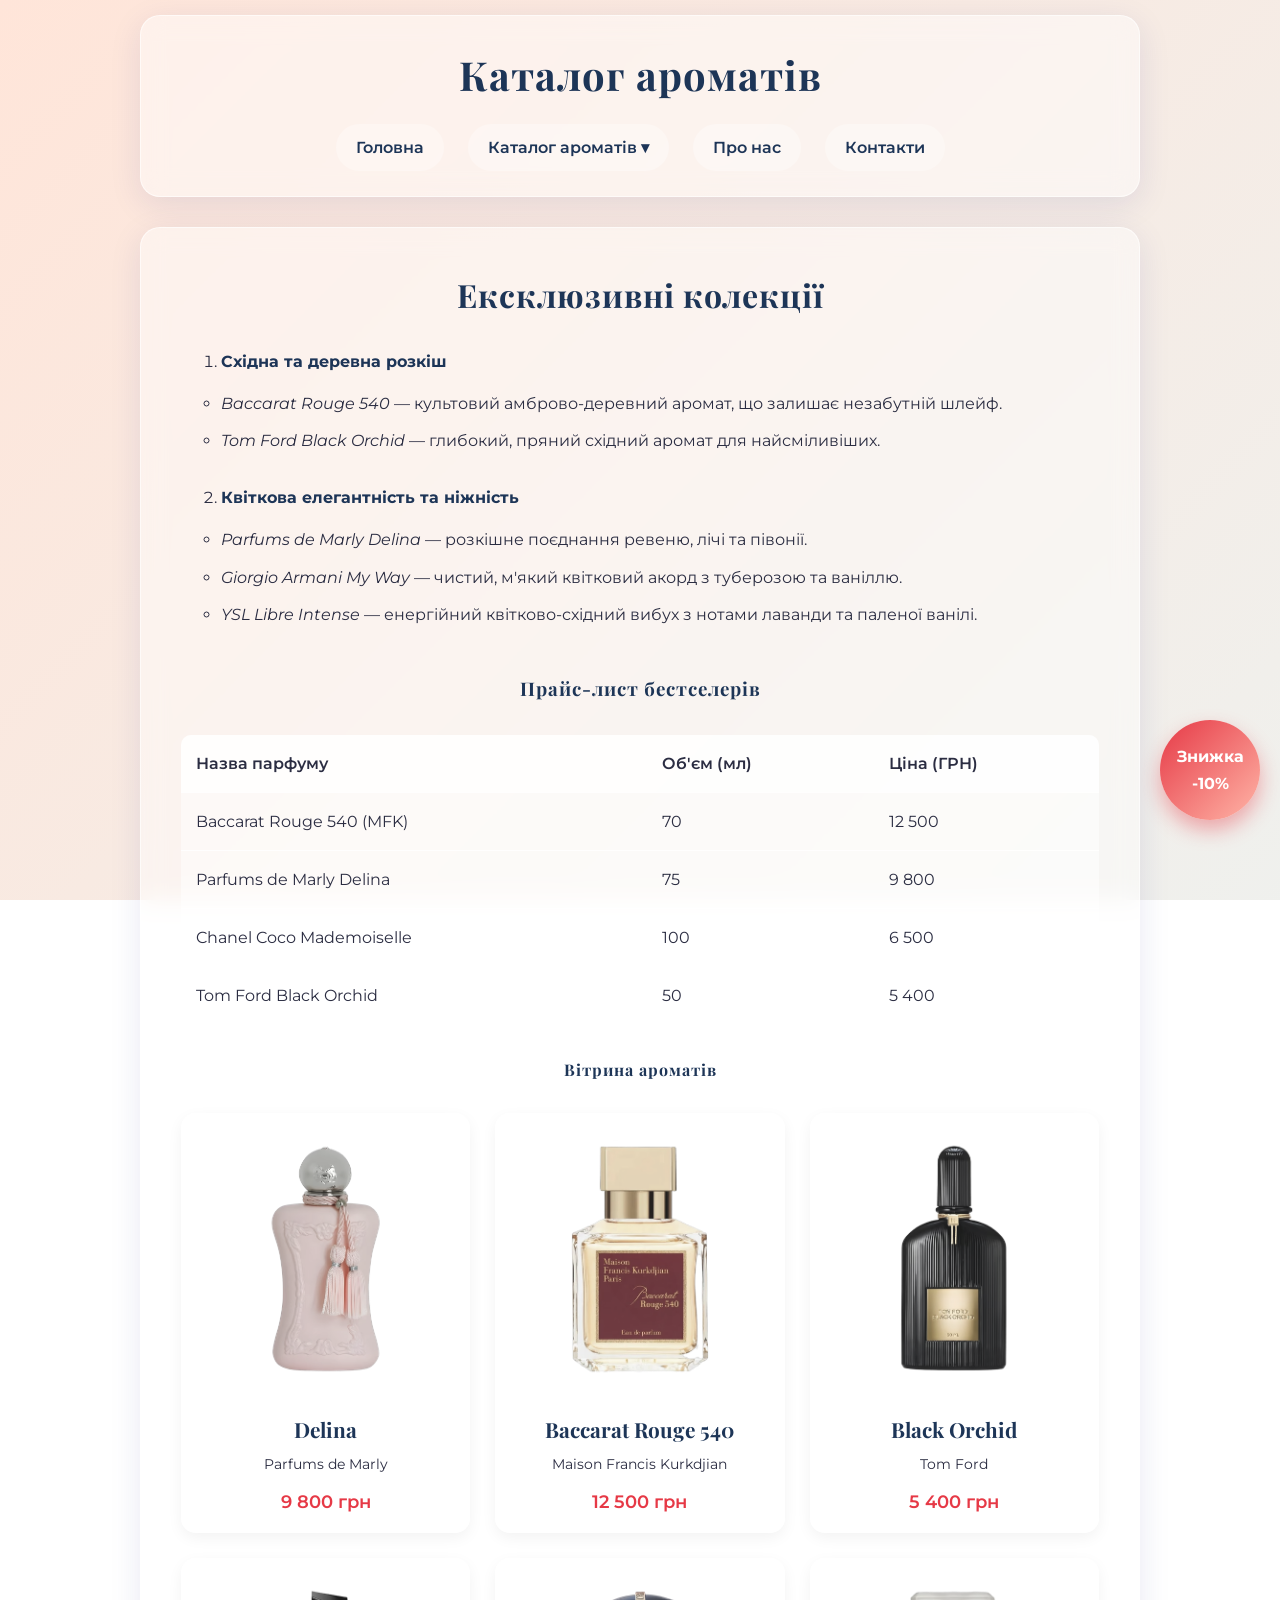
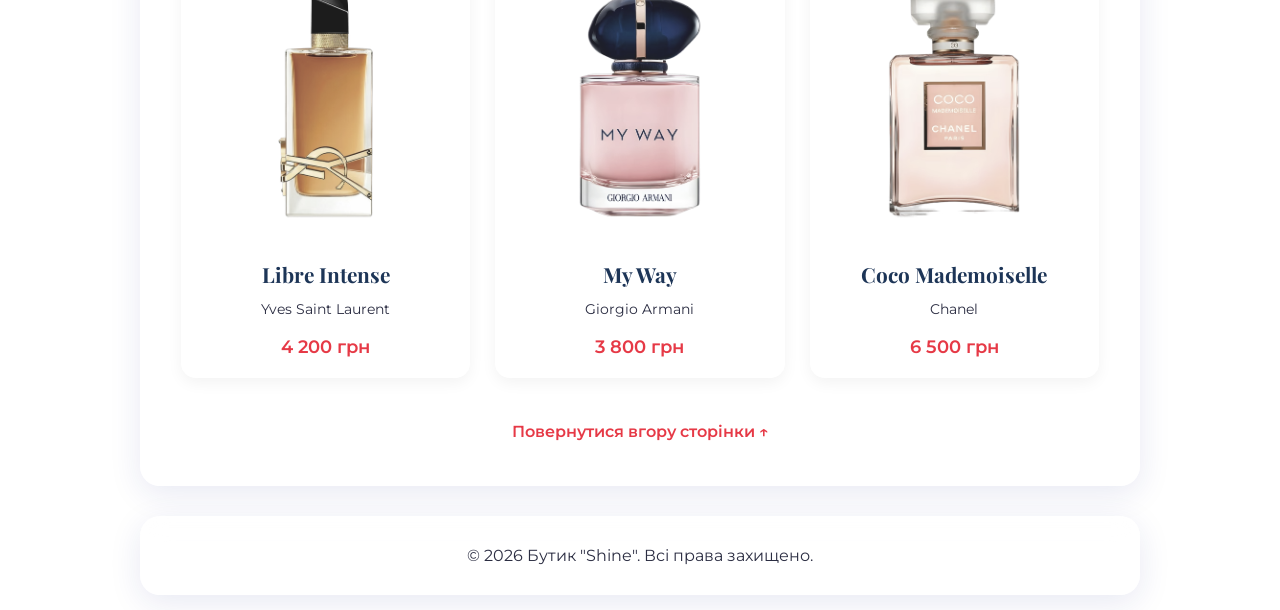
==== commit 87e616fc: "Повністю виконана Лабораторна робота №3" ====
--- a/catalog.html
+++ b/catalog.html
@@ -1,4 +1,4 @@
-<<!DOCTYPE html>
+<!DOCTYPE html>
 <html lang="uk">
 <head>
     <meta charset="UTF-8">
@@ -19,6 +19,7 @@
                     <a href="catalog.html">Квіткові колекції</a>
                 </div>
             </div>
+            <a href="about.html">Про нас</a>
             <a href="contact.html">Контакти</a>
         </nav>
     </header>
@@ -119,7 +120,9 @@
         
         <a href="#top" class="back-to-top">Повернутися вгору сторінки &uarr;</a>
     </main>
-
+<div class="promo-blob">
+    Знижка<br>-10%
+</div>
     <footer>
         <p>&copy; 2026 Бутик "Shine". Всі права захищено.</p>
     </footer>
--- a/style.css
+++ b/style.css
@@ -669,4 +669,83 @@
 /* Фокус для доступності (клавіатура) */
 .custom-checkbox:focus + .custom-checkbox__label::before {
     box-shadow: 0 0 0 3px rgba(168, 218, 220, 0.5);
+}
+/* Фікс для хлібних крихт на мобільних пристроях */
+@media screen and (max-width: 768px) {
+    .breadcrumbs {
+        grid-column: 1 / -1 !important; /* Примусово розтягуємо на всю ширину */
+        width: 100%;
+        box-sizing: border-box;
+        margin-bottom: 15px; /* Робимо невеликий відступ до форми */
+    }
+}
+/* =======================================================
+   СТИЛІ ДЛЯ ЛАБОРАТОРНОЇ РОБОТИ №3 (JAVASCRIPT ЕФЕКТИ)
+   ======================================================= */
+
+/* Стильна мікро-панель розробника в лівому нижньому кутку */
+.debug-panel {
+    position: fixed;
+    bottom: 10px;
+    left: 10px;
+    background: rgba(29, 53, 87, 0.9);
+    color: #f1faee;
+    padding: 8px 15px;
+    border-radius: 20px;
+    font-size: 0.8rem;
+    font-family: monospace;
+    z-index: 9999;
+    pointer-events: none; /* Панель не заважає клікати по сайту */
+    box-shadow: 0 4px 15px rgba(0,0,0,0.2);
+    border: 1px solid rgba(255,255,255,0.1);
+}
+.debug-panel strong {
+    color: #ffb5a7;
+}
+
+/* Кнопка закриття (хрестик) для плаваючої реклами */
+.promo-blob {
+    position: fixed !important; /* Повертаємо фіксацію на екрані */
+    bottom: 80px !important; /* Підняли трохи вище, щоб не закривати координати */
+    right: 20px !important; /* Притискаємо до ПРАВОГО краю сторінки */
+    z-index: 1000;
+}
+.promo-blob__close {
+    position: absolute;
+    top: -5px;
+    right: -5px;
+    width: 22px;
+    height: 22px;
+    background: #e63946;
+    color: white;
+    border: none;
+    border-radius: 50%;
+    font-size: 14px;
+    cursor: pointer;
+    display: flex;
+    align-items: center;
+    justify-content: center;
+    box-shadow: 0 2px 5px rgba(0,0,0,0.2);
+    transition: transform 0.2s ease;
+}
+.promo-blob__close:hover {
+    transform: scale(1.1);
+    background: #1d3557;
+}
+
+/* Кнопка оптимізації шрифту */
+.action-btn {
+    background: linear-gradient(135deg, #ffb5a7, #fcd5e2);
+    color: #1d3557;
+    border: none;
+    padding: 10px 20px;
+    border-radius: 25px;
+    font-weight: 600;
+    cursor: pointer;
+    box-shadow: 0 4px 10px rgba(0,0,0,0.05);
+    transition: all 0.3s ease;
+}
+.action-btn:hover {
+    transform: translateY(-2px);
+    box-shadow: 0 6px 15px rgba(255, 181, 167, 0.4);
 }
